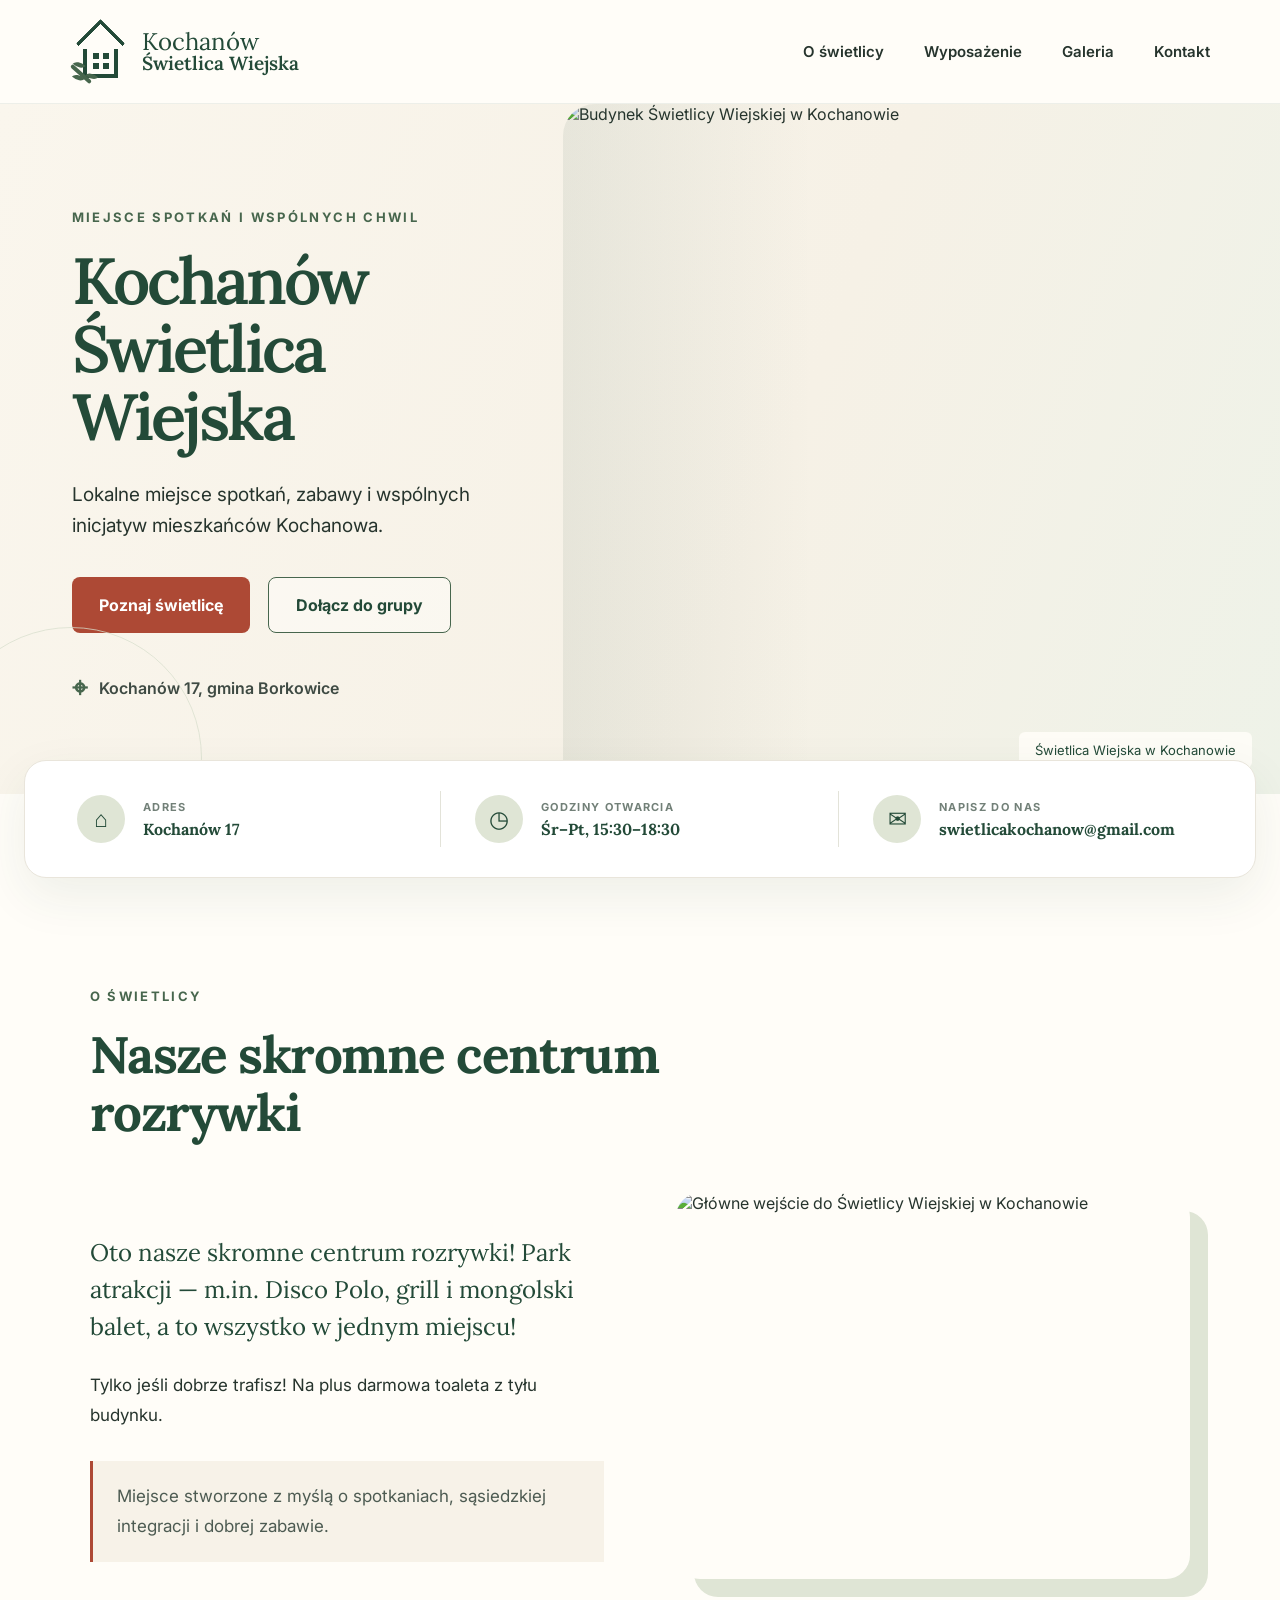
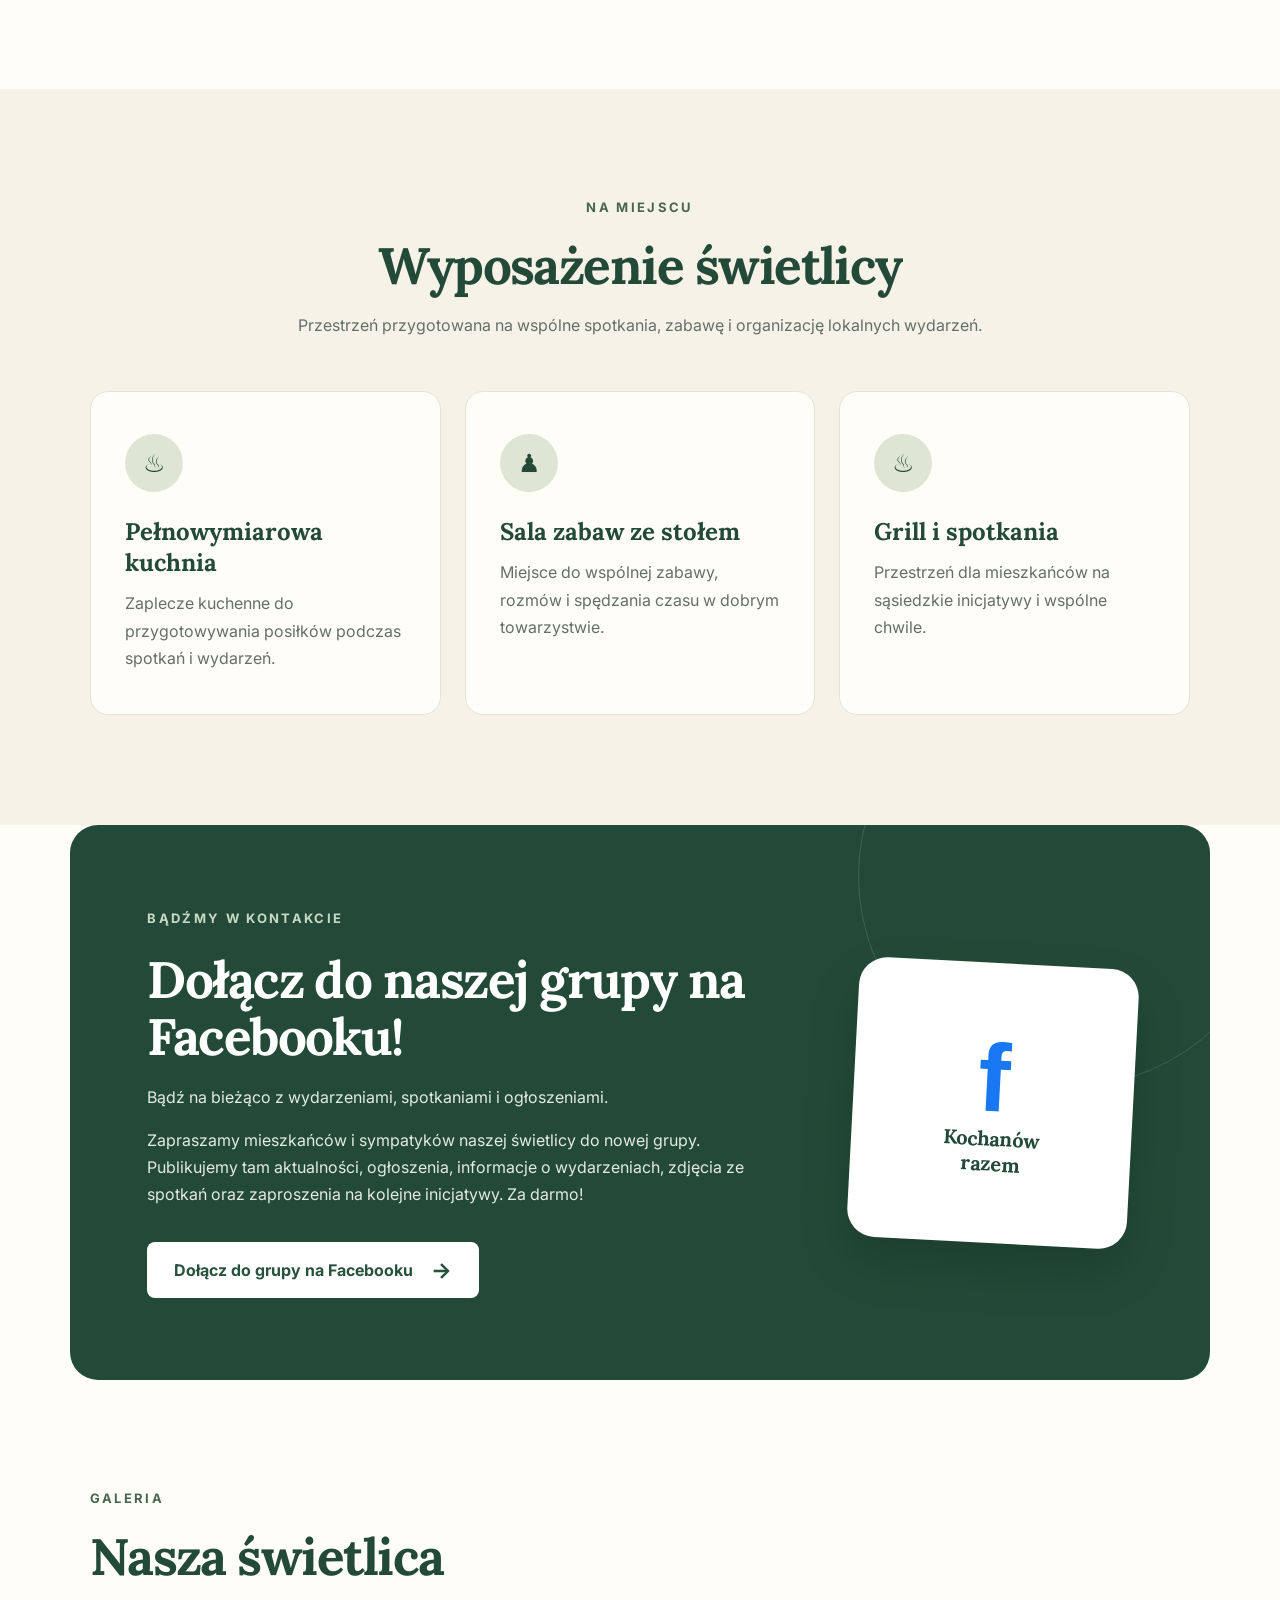
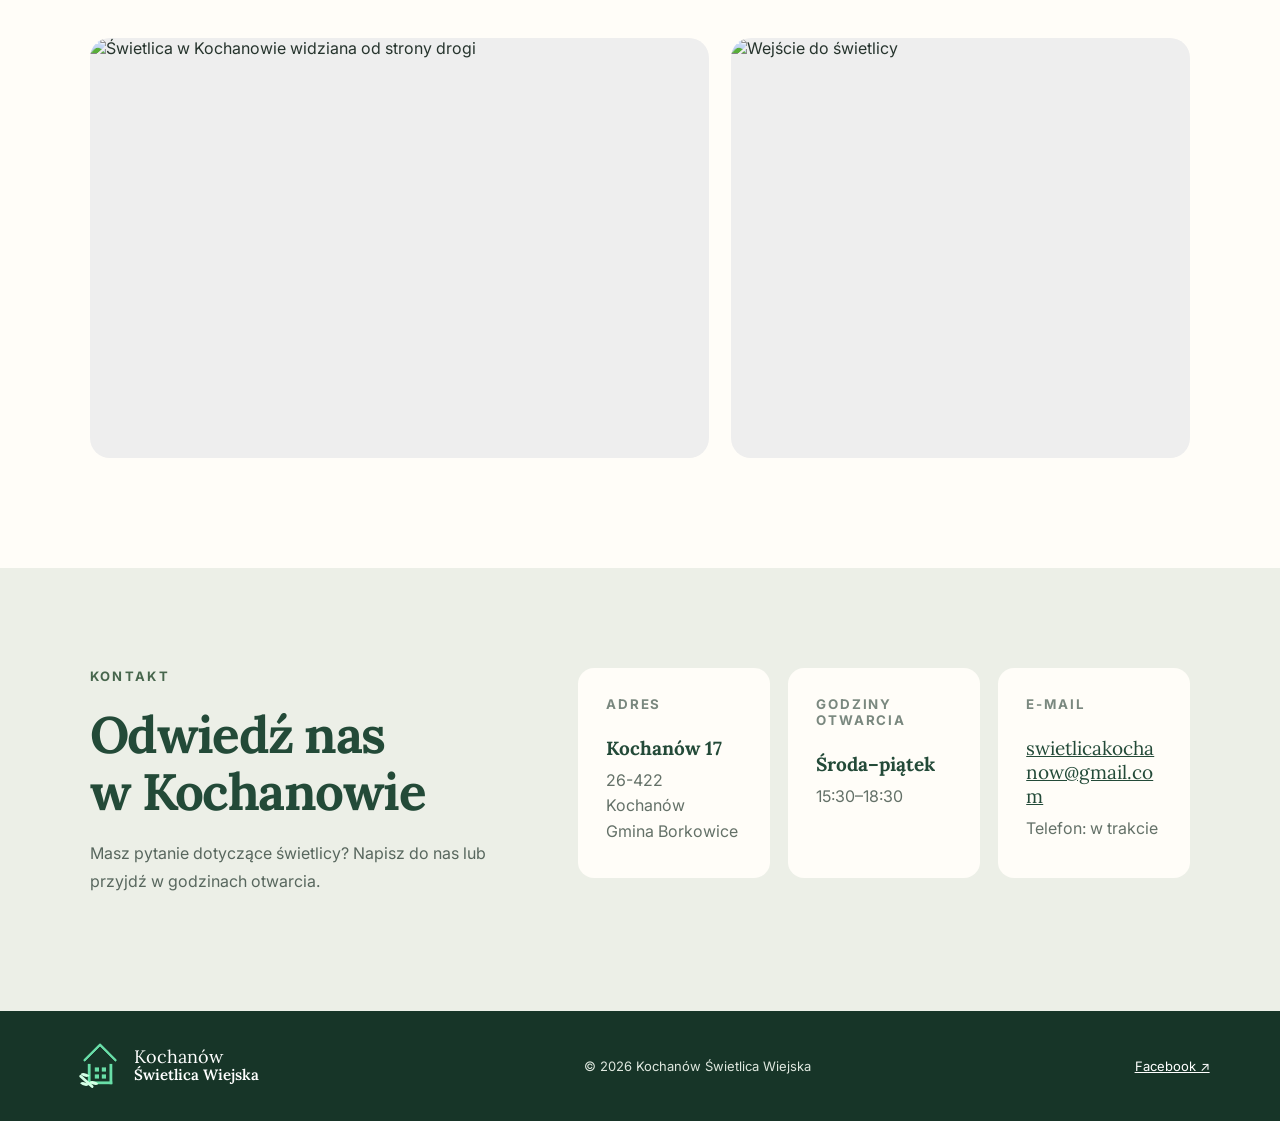
==== index.html @ 627c04b1 "Add files via upload" ====
<!doctype html>
<html lang="pl">
<head>
  <meta charset="utf-8">
  <meta name="viewport" content="width=device-width, initial-scale=1">
  <title>Kochanów Świetlica Wiejska</title>
  <meta name="description" content="Świetlica Wiejska w Kochanowie — miejsce spotkań, wydarzeń i wspólnych inicjatyw mieszkańców.">
  <link rel="preconnect" href="https://fonts.googleapis.com">
  <link rel="preconnect" href="https://fonts.gstatic.com" crossorigin>
  <link href="https://fonts.googleapis.com/css2?family=Inter:wght@400;600;700&family=Lora:wght@500;600;700&display=swap" rel="stylesheet">
  <link rel="stylesheet" href="styles.css">
</head>
<body>
<main>
  <header class="site-header">
    <a class="brand" href="#start" aria-label="Kochanów Świetlica Wiejska — strona główna">
      <span class="leaf-mark" aria-hidden="true"><span class="roof"></span><span class="home-body"><i></i><i></i><i></i><i></i></span><span class="sprig"><b></b><b></b><b></b></span></span>
      <span>Kochanów <strong>Świetlica Wiejska</strong></span>
    </a>
    <nav aria-label="Główna nawigacja"><a href="#o-swietlicy">O świetlicy</a><a href="#wyposazenie">Wyposażenie</a><a href="#galeria">Galeria</a><a href="#kontakt">Kontakt</a></nav>
  </header>

  <section class="hero" id="start">
    <div class="hero-copy">
      <p class="eyebrow">Miejsce spotkań i wspólnych chwil</p>
      <h1>Kochanów<br>Świetlica Wiejska</h1>
      <p class="lead">Lokalne miejsce spotkań, zabawy i wspólnych inicjatyw mieszkańców Kochanowa.</p>
      <div class="hero-actions"><a class="button button-primary" href="#o-swietlicy">Poznaj świetlicę</a><a class="button button-outline" href="https://www.facebook.com/groups/2103786157055847" target="_blank" rel="noreferrer">Dołącz do grupy</a></div>
      <p class="location"><span aria-hidden="true">⌖</span> Kochanów 17, gmina Borkowice</p>
    </div>
    <figure class="hero-photo"><img src="images/swietlica-front.jpg" alt="Budynek Świetlicy Wiejskiej w Kochanowie"><figcaption>Świetlica Wiejska w Kochanowie</figcaption></figure>
  </section>

  <section class="quick-strip" aria-label="Najważniejsze informacje">
    <div><span>⌂</span><p><small>Adres</small>Kochanów 17</p></div>
    <div><span>◷</span><p><small>Godziny otwarcia</small>Śr–Pt, 15:30–18:30</p></div>
    <div><span>✉</span><p><small>Napisz do nas</small>swietlicakochanow@gmail.com</p></div>
  </section>

  <section class="section about" id="o-swietlicy">
    <div class="section-heading"><p class="eyebrow">O świetlicy</p><h2>Nasze skromne centrum rozrywki</h2></div>
    <div class="about-grid">
      <div class="about-copy"><p class="big-copy">Oto nasze skromne centrum rozrywki! Park atrakcji — m.in. Disco Polo, grill i mongolski balet, a to wszystko w jednym miejscu!</p><p>Tylko jeśli dobrze trafisz! Na plus darmowa toaleta z tyłu budynku.</p><div class="note">Miejsce stworzone z myślą o spotkaniach, sąsiedzkiej integracji i dobrej zabawie.</div></div>
      <figure class="about-photo"><img src="images/swietlica-wejscie.jpg" alt="Główne wejście do Świetlicy Wiejskiej w Kochanowie"></figure>
    </div>
  </section>

  <section class="section equipment" id="wyposazenie">
    <div class="section-heading centered"><p class="eyebrow">Na miejscu</p><h2>Wyposażenie świetlicy</h2><p>Przestrzeń przygotowana na wspólne spotkania, zabawę i organizację lokalnych wydarzeń.</p></div>
    <div class="feature-grid">
      <article><span class="feature-icon">♨</span><h3>Pełnowymiarowa kuchnia</h3><p>Zaplecze kuchenne do przygotowywania posiłków podczas spotkań i wydarzeń.</p></article>
      <article><span class="feature-icon">♟</span><h3>Sala zabaw ze stołem</h3><p>Miejsce do wspólnej zabawy, rozmów i spędzania czasu w dobrym towarzystwie.</p></article>
      <article><span class="feature-icon">♨</span><h3>Grill i spotkania</h3><p>Przestrzeń dla mieszkańców na sąsiedzkie inicjatywy i wspólne chwile.</p></article>
    </div>
  </section>

  <section class="facebook-section">
    <div class="facebook-copy"><p class="eyebrow">Bądźmy w kontakcie</p><h2>Dołącz do naszej grupy na Facebooku!</h2><p>Bądź na bieżąco z wydarzeniami, spotkaniami i ogłoszeniami.</p><p>Zapraszamy mieszkańców i sympatyków naszej świetlicy do nowej grupy. Publikujemy tam aktualności, ogłoszenia, informacje o wydarzeniach, zdjęcia ze spotkań oraz zaproszenia na kolejne inicjatywy. Za darmo!</p><a class="button facebook-button" href="https://www.facebook.com/groups/2103786157055847" target="_blank" rel="noreferrer">Dołącz do grupy na Facebooku <span>→</span></a></div>
    <div class="facebook-card" aria-hidden="true"><b>f</b><span>Kochanów<br>razem</span></div>
  </section>

  <section class="section gallery" id="galeria">
    <div class="section-heading"><p class="eyebrow">Galeria</p><h2>Nasza świetlica</h2></div>
    <div class="gallery-grid"><figure class="wide"><img src="images/swietlica-front.jpg" alt="Świetlica w Kochanowie widziana od strony drogi"></figure><figure><img src="images/swietlica-wejscie.jpg" alt="Wejście do świetlicy"></figure></div>
  </section>

  <section class="contact" id="kontakt">
    <div><p class="eyebrow">Kontakt</p><h2>Odwiedź nas<br>w Kochanowie</h2><p>Masz pytanie dotyczące świetlicy? Napisz do nas lub przyjdź w godzinach otwarcia.</p></div>
    <address>
      <div><small>Adres</small><strong>Kochanów 17</strong><span>26-422 Kochanów<br>Gmina Borkowice</span></div>
      <div><small>Godziny otwarcia</small><strong>Środa–piątek</strong><span>15:30–18:30</span></div>
      <div><small>E-mail</small><a href="mailto:swietlicakochanow@gmail.com">swietlicakochanow@gmail.com</a><span>Telefon: w trakcie</span></div>
    </address>
  </section>

  <footer><a class="brand footer-brand" href="#start"><span class="leaf-mark" aria-hidden="true"><span class="roof"></span><span class="home-body"><i></i><i></i><i></i><i></i></span><span class="sprig"><b></b><b></b><b></b></span></span><span>Kochanów <strong>Świetlica Wiejska</strong></span></a><p>© 2026 Kochanów Świetlica Wiejska</p><a href="https://www.facebook.com/groups/2103786157055847" target="_blank" rel="noreferrer">Facebook ↗</a></footer>
</main>
</body>
</html>
---- styles.css ----
:root { --green:#234a38; --green-2:#47664d; --cream:#f7f2e8; --paper:#fffdf8; --brick:#ad4935; --sage:#dfe5d5; --ink:#26342d; }
* { box-sizing:border-box; }
html { scroll-behavior:smooth; }
body { margin:0; background:var(--paper); color:var(--ink); font-family:Inter, Arial, sans-serif; }
a { color:inherit; }
img { display:block; width:100%; }
h1,h2,h3 { font-family:Lora, Georgia, serif; color:var(--green); }
.site-header { height:104px; display:flex; align-items:center; justify-content:space-between; padding:0 clamp(24px,5.5vw,88px); background:rgba(255,253,248,.95); position:sticky; top:0; z-index:20; border-bottom:1px solid rgba(35,74,56,.08); backdrop-filter:blur(12px); }
.brand { display:flex; align-items:center; gap:14px; text-decoration:none; color:var(--green); font-family:Lora, Georgia, serif; font-size:24px; line-height:1.05; }
.brand strong { display:block; font-size:19px; font-weight:600; }
.site-header nav { display:flex; gap:40px; }
.site-header nav a { position:relative; text-decoration:none; font-weight:600; font-size:15px; padding:14px 0; }
.site-header nav a:after { content:""; position:absolute; left:0; right:100%; bottom:7px; height:2px; background:var(--brick); transition:right .2s ease; }
.site-header nav a:hover:after { right:0; }
.leaf-mark { position:relative; width:58px; height:60px; display:inline-block; flex:none; }
.roof { position:absolute; width:35px; height:35px; border-left:4px solid var(--green); border-top:4px solid var(--green); transform:rotate(45deg); left:13px; top:4px; border-radius:2px; }
.home-body { position:absolute; width:35px; height:29px; border:4px solid var(--green); border-top:0; left:13px; top:27px; display:grid; grid-template-columns:repeat(2,6px); gap:4px; justify-content:center; align-content:center; }
.home-body i { width:6px; height:6px; background:var(--green); }
.sprig { position:absolute; width:26px; height:4px; background:var(--green-2); transform:rotate(42deg); left:-2px; bottom:6px; border-radius:4px; }
.sprig b { position:absolute; width:11px; height:7px; background:var(--green-2); border-radius:100% 0 100% 0; top:-7px; }
.sprig b:nth-child(2){left:8px;top:3px;transform:rotate(180deg)} .sprig b:nth-child(3){left:17px;top:-7px}
.hero { min-height:680px; display:grid; grid-template-columns:44% 56%; background:linear-gradient(110deg,#faf6ed 0%,#f6f1e6 60%,#eef2e8 100%); overflow:hidden; }
.hero-copy { padding:105px clamp(32px,5.6vw,90px) 74px; position:relative; }
.hero-copy:after { content:""; position:absolute; left:-60px; bottom:-95px; width:260px; height:260px; border:1px solid #d9dfce; border-radius:50%; opacity:.75; }
.eyebrow { color:var(--green-2); text-transform:uppercase; letter-spacing:.18em; font-weight:700; font-size:13px; margin:0 0 22px; }
h1 { font-size:clamp(50px,5.1vw,82px); line-height:1.04; letter-spacing:-.045em; margin:0 0 28px; font-weight:600; }
.lead { font-size:19px; line-height:1.65; max-width:560px; margin:0; }
.hero-actions { display:flex; gap:18px; margin:36px 0 38px; flex-wrap:wrap; }
.button { min-height:56px; display:inline-flex; align-items:center; justify-content:center; padding:0 27px; border-radius:8px; font-weight:700; text-decoration:none; transition:transform .18s ease,box-shadow .18s ease,background .18s ease; }
.button:hover { transform:translateY(-2px); box-shadow:0 10px 25px rgba(35,74,56,.14); }
.button-primary { background:var(--brick); color:#fff; }
.button-outline { border:1.5px solid var(--green-2); color:var(--green); background:rgba(255,255,255,.35); }
.location { display:flex; align-items:center; gap:12px; font-weight:600; color:#3e4a43; }
.location span { color:var(--green-2); font-size:27px; }
.hero-photo { margin:0; position:relative; min-height:680px; overflow:hidden; border-radius:32px 0 0 32px; }
.hero-photo img { height:100%; object-fit:cover; }
.hero-photo:after { content:""; position:absolute; inset:0; background:linear-gradient(90deg,rgba(35,74,56,.08),transparent 35%); }
.hero-photo figcaption { position:absolute; z-index:2; right:28px; bottom:26px; background:rgba(255,253,248,.9); padding:10px 16px; border-radius:6px; font-size:13px; color:var(--green); }
.quick-strip { width:min(1260px,calc(100% - 48px)); margin:-34px auto 0; position:relative; z-index:4; display:grid; grid-template-columns:repeat(3,1fr); background:#fff; border:1px solid #e9e5db; border-radius:22px; box-shadow:0 18px 50px rgba(35,74,56,.08); padding:30px 18px; }
.quick-strip>div { display:flex; align-items:center; gap:18px; padding:4px 34px; border-right:1px solid #e3e3d9; }
.quick-strip>div:last-child { border:0; }
.quick-strip span { display:grid; place-items:center; flex:none; width:48px; height:48px; border-radius:50%; background:var(--sage); color:var(--green); font-size:23px; }
.quick-strip p { margin:0; font-weight:700; font-family:Lora,Georgia,serif; color:var(--green); }
.quick-strip small { display:block; font-family:Inter,Arial,sans-serif; color:#728078; font-size:11px; text-transform:uppercase; letter-spacing:.12em; margin-bottom:5px; }
.section { padding:110px clamp(24px,7vw,112px); }
.section-heading { max-width:700px; margin-bottom:52px; }
.section-heading.centered { text-align:center; margin:0 auto 52px; }
.section-heading h2,.facebook-section h2,.contact h2 { font-size:clamp(38px,4vw,58px); line-height:1.12; letter-spacing:-.03em; margin:0 0 18px; }
.section-heading>p:last-child { line-height:1.7; color:#637068; }
.about-grid { display:grid; grid-template-columns:1fr 1fr; gap:72px; align-items:center; }
.about-copy { font-size:17px; line-height:1.8; }
.big-copy { font-family:Lora,Georgia,serif; color:var(--green); font-size:24px; line-height:1.55; }
.note { border-left:3px solid var(--brick); background:var(--cream); padding:20px 24px; margin-top:30px; color:#4d5b52; }
.about-photo { margin:0; border-radius:24px; overflow:hidden; box-shadow:18px 18px 0 var(--sage); }
.about-photo img { aspect-ratio:4/3; object-fit:cover; }
.equipment { background:var(--cream); }
.feature-grid { display:grid; grid-template-columns:repeat(3,1fr); gap:24px; max-width:1200px; margin:auto; }
.feature-grid article { background:#fffdf8; border:1px solid #e7e2d7; padding:42px 34px; border-radius:18px; transition:transform .2s ease,box-shadow .2s ease; }
.feature-grid article:hover { transform:translateY(-4px); box-shadow:0 18px 40px rgba(35,74,56,.08); }
.feature-icon { display:grid; place-items:center; width:58px; height:58px; border-radius:50%; background:var(--sage); color:var(--green); font-size:25px; }
.feature-grid h3 { font-size:24px; margin:24px 0 12px; }
.feature-grid p { color:#637068; line-height:1.7; margin:0; }
.facebook-section { margin:0 clamp(24px,5.5vw,88px); padding:82px clamp(30px,6vw,90px); border-radius:28px; color:white; background:var(--green); display:grid; grid-template-columns:1fr 280px; gap:70px; align-items:center; position:relative; overflow:hidden; }
.facebook-section:before { content:""; position:absolute; width:420px; height:420px; border:1px solid rgba(255,255,255,.13); border-radius:50%; right:-70px; top:-160px; }
.facebook-section h2 { color:white; max-width:720px; }
.facebook-section p { max-width:780px; line-height:1.7; color:#e4eadf; }
.facebook-section .eyebrow { color:#cad9c7; }
.facebook-button { margin-top:18px; background:#fff; color:#28523d; gap:18px; }
.facebook-button span { font-size:22px; }
.facebook-card { aspect-ratio:1; background:#fff; border-radius:28px; color:#1877f2; display:flex; flex-direction:column; justify-content:center; align-items:center; transform:rotate(3deg); box-shadow:0 24px 50px rgba(0,0,0,.16); }
.facebook-card b { font:700 96px/1 Arial; }
.facebook-card span { color:var(--green); font-family:Lora,Georgia,serif; text-align:center; font-weight:700; font-size:20px; }
.gallery-grid { display:grid; grid-template-columns:1.35fr 1fr; gap:22px; }
.gallery-grid figure { margin:0; overflow:hidden; border-radius:20px; background:#eee; }
.gallery-grid img { height:100%; min-height:420px; object-fit:cover; transition:transform .5s ease; }
.gallery-grid figure:hover img { transform:scale(1.025); }
.contact { background:#ecefe7; padding:100px clamp(24px,7vw,112px); display:grid; grid-template-columns:.8fr 1.2fr; gap:80px; }
.contact>div>p:last-child { max-width:470px; line-height:1.75; color:#58675e; }
.contact address { display:grid; grid-template-columns:repeat(3,1fr); gap:18px; font-style:normal; align-items:start; }
.contact address div { min-height:210px; background:#fffdf8; border-radius:16px; padding:28px; display:flex; flex-direction:column; gap:8px; }
.contact address small { text-transform:uppercase; letter-spacing:.14em; color:#7a887f; font-weight:700; }
.contact address strong,.contact address a { font-family:Lora,Georgia,serif; font-size:19px; color:var(--green); margin-top:16px; overflow-wrap:anywhere; }
.contact address span { line-height:1.6; color:#647168; }
footer { min-height:110px; padding:24px clamp(24px,5.5vw,88px); display:flex; justify-content:space-between; align-items:center; gap:28px; background:#173528; color:#dfe8df; }
.footer-brand { color:#fff; font-size:18px; }
.footer-brand strong { font-size:15px; }
.footer-brand .leaf-mark { transform:scale(.7); margin-right:-8px; filter:brightness(3); }
footer p,footer>a:last-child { font-size:13px; }
footer>a:last-child { color:#fff; }
@media(max-width:1000px){.site-header nav{gap:18px}.hero{grid-template-columns:1fr}.hero-copy{padding-top:70px}.hero-photo{min-height:520px;border-radius:28px 28px 0 0}.quick-strip{grid-template-columns:1fr;margin-top:0}.quick-strip>div{border-right:0;border-bottom:1px solid #e3e3d9}.quick-strip>div:last-child{border:0}.about-grid,.contact{grid-template-columns:1fr}.facebook-section{grid-template-columns:1fr}.facebook-card{display:none}.contact address{grid-template-columns:repeat(3,1fr)}}
@media(max-width:720px){.site-header{height:82px;padding:0 18px}.site-header nav{display:none}.brand{font-size:18px}.brand strong{font-size:15px}.leaf-mark{transform:scale(.78);margin-left:-7px;margin-right:-7px}.hero-copy{padding:60px 24px}.hero-photo{min-height:380px}.hero-actions{flex-direction:column}.button{width:100%}.quick-strip{width:calc(100% - 28px);padding:12px}.quick-strip>div{padding:18px 10px}.section{padding:78px 22px}.about-grid{gap:38px}.feature-grid{grid-template-columns:1fr}.facebook-section{margin:0 14px;padding:55px 24px}.gallery-grid{grid-template-columns:1fr}.gallery-grid img{min-height:280px}.contact{padding:78px 22px;gap:40px}.contact address{grid-template-columns:1fr}.contact address div{min-height:auto}footer{flex-direction:column;text-align:center;padding:40px 24px}.footer-brand{justify-content:center}}
@media(prefers-reduced-motion:reduce){html{scroll-behavior:auto}.button,.feature-grid article,.gallery-grid img{transition:none}}
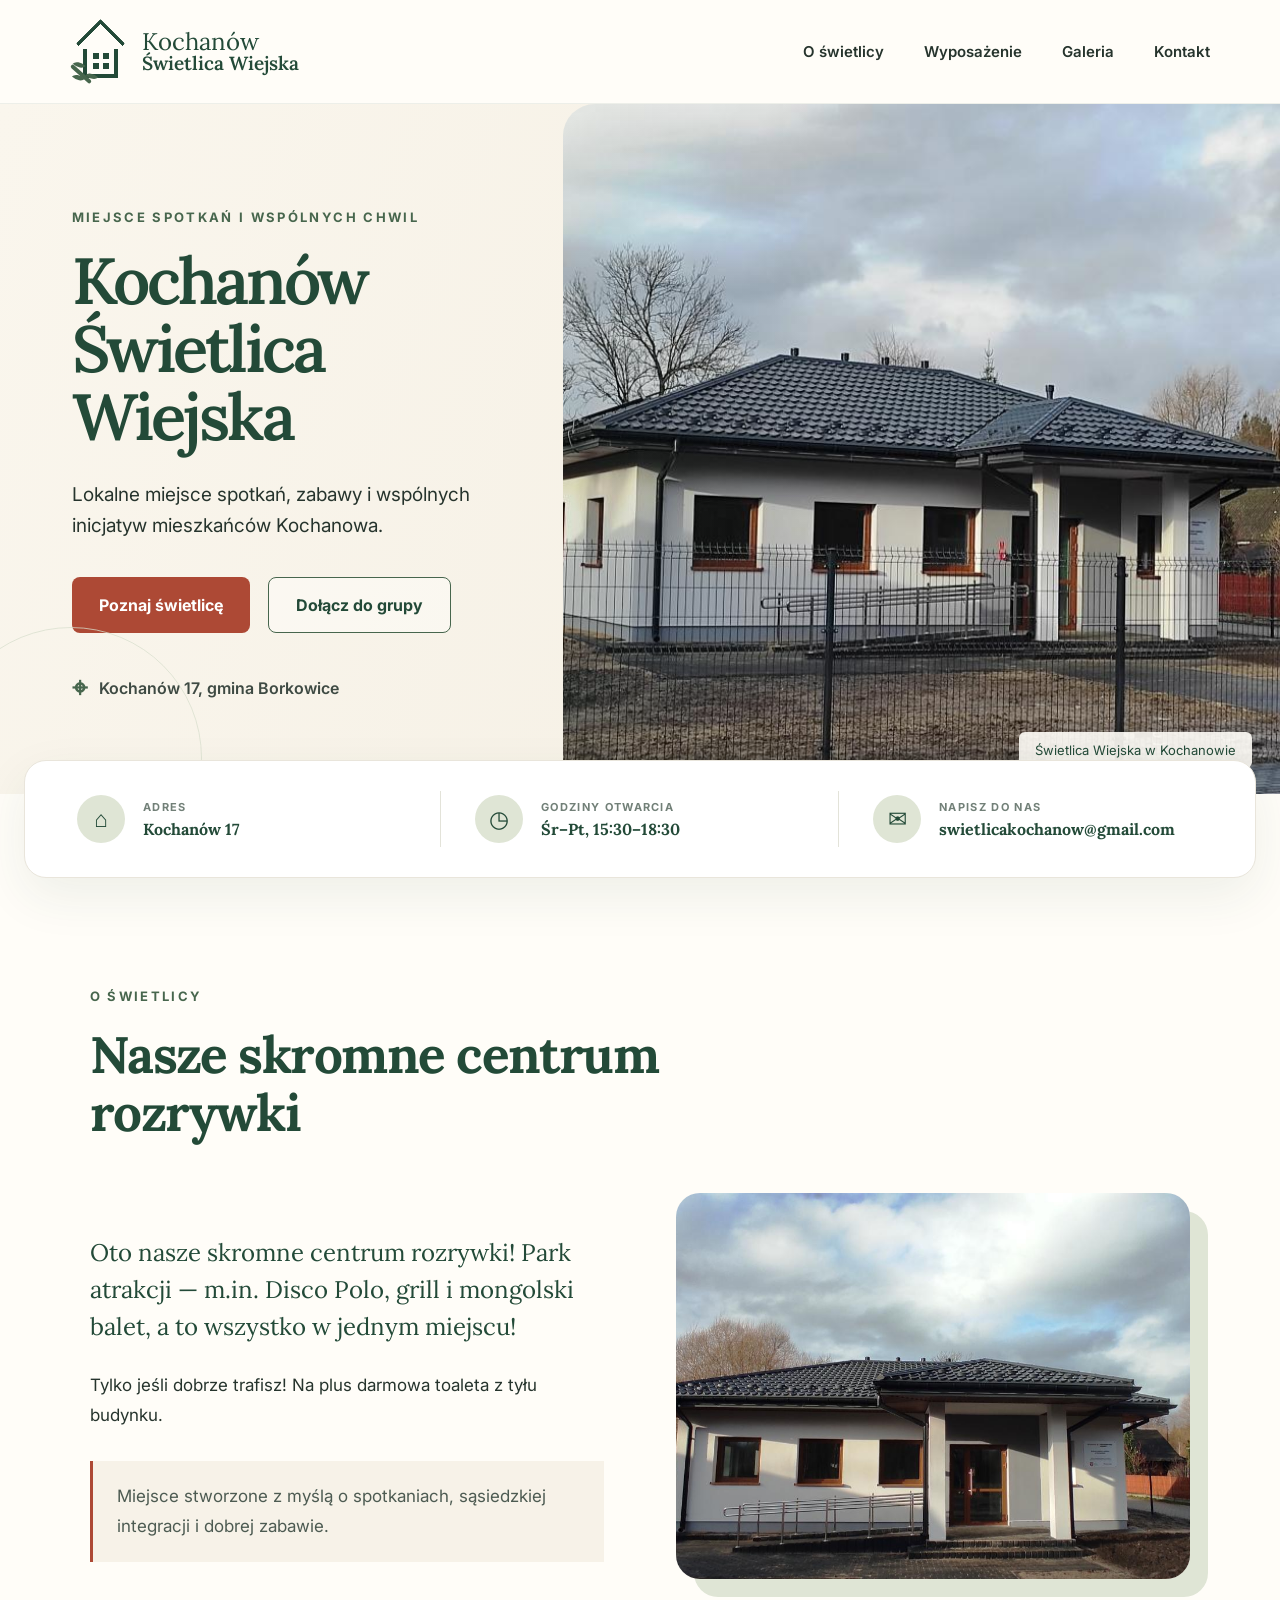
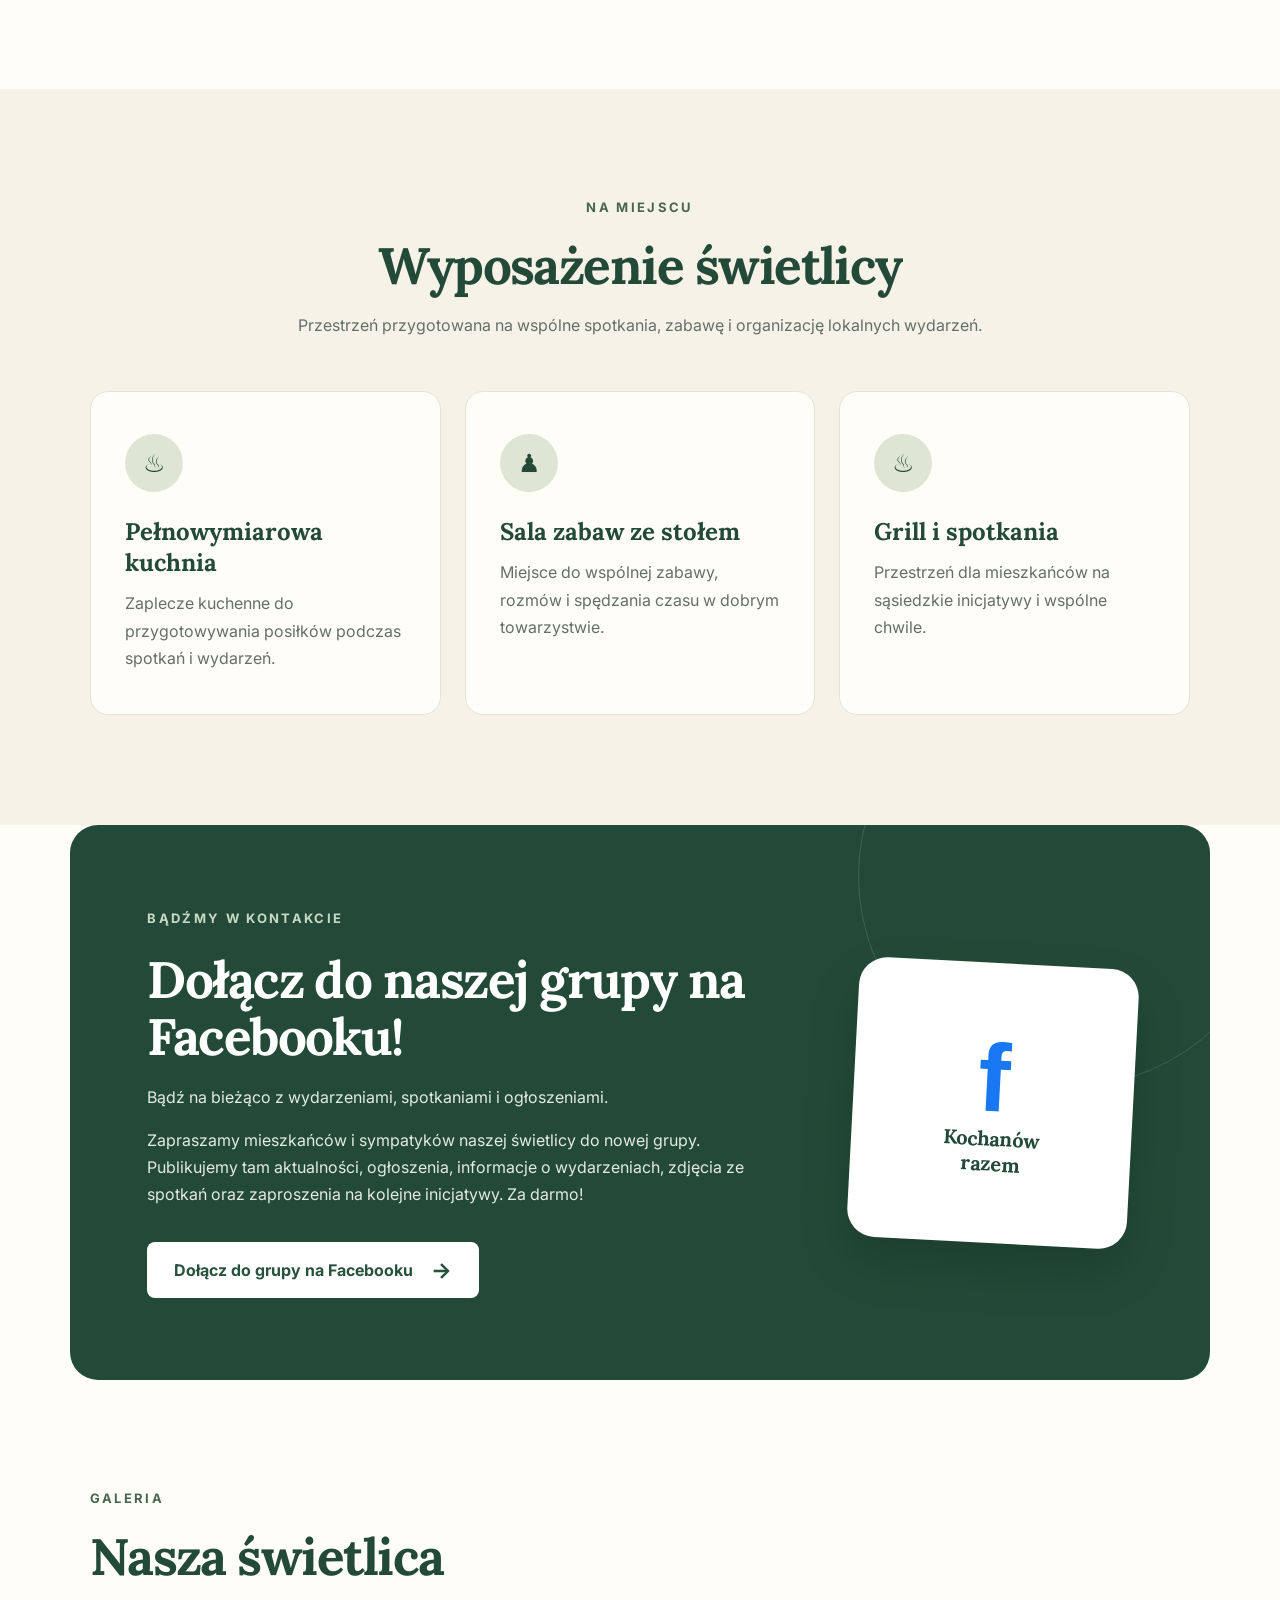
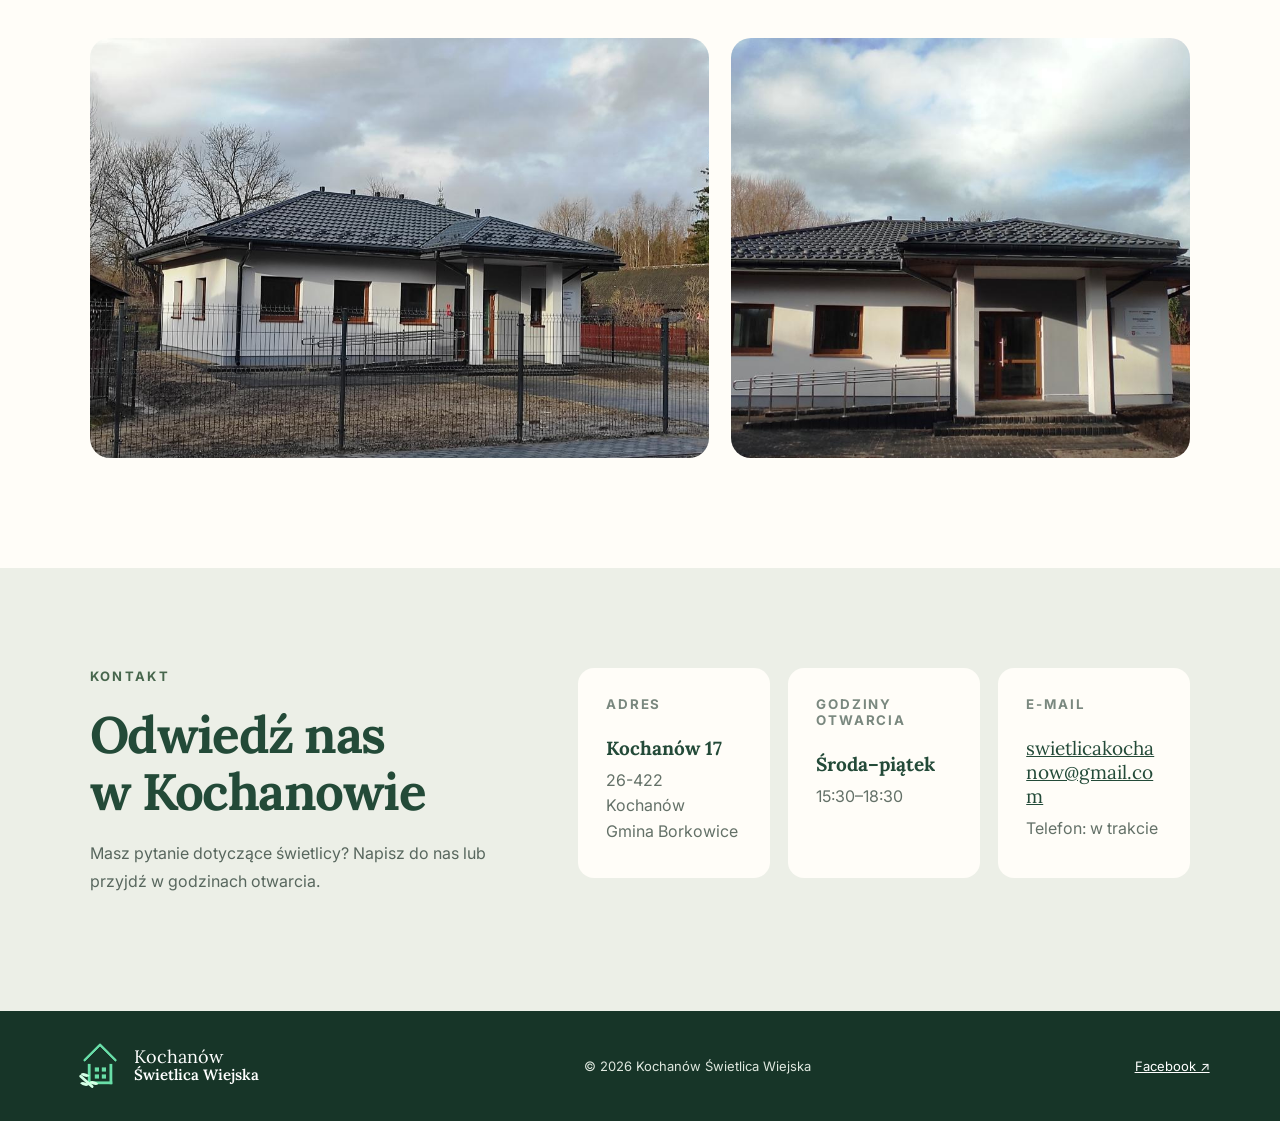
==== commit c423c3fd: "Update index.html" ====
--- a/index.html
+++ b/index.html
@@ -28,7 +28,7 @@
       <div class="hero-actions"><a class="button button-primary" href="#o-swietlicy">Poznaj świetlicę</a><a class="button button-outline" href="https://www.facebook.com/groups/2103786157055847" target="_blank" rel="noreferrer">Dołącz do grupy</a></div>
       <p class="location"><span aria-hidden="true">⌖</span> Kochanów 17, gmina Borkowice</p>
     </div>
-    <figure class="hero-photo"><img src="images/swietlica-front.jpg" alt="Budynek Świetlicy Wiejskiej w Kochanowie"><figcaption>Świetlica Wiejska w Kochanowie</figcaption></figure>
+    <figure class="hero-photo"><img src="swietlica-front.jpg" alt="Budynek Świetlicy Wiejskiej w Kochanowie"><figcaption>Świetlica Wiejska w Kochanowie</figcaption></figure>
   </section>
 
   <section class="quick-strip" aria-label="Najważniejsze informacje">
@@ -41,7 +41,7 @@
     <div class="section-heading"><p class="eyebrow">O świetlicy</p><h2>Nasze skromne centrum rozrywki</h2></div>
     <div class="about-grid">
       <div class="about-copy"><p class="big-copy">Oto nasze skromne centrum rozrywki! Park atrakcji — m.in. Disco Polo, grill i mongolski balet, a to wszystko w jednym miejscu!</p><p>Tylko jeśli dobrze trafisz! Na plus darmowa toaleta z tyłu budynku.</p><div class="note">Miejsce stworzone z myślą o spotkaniach, sąsiedzkiej integracji i dobrej zabawie.</div></div>
-      <figure class="about-photo"><img src="images/swietlica-wejscie.jpg" alt="Główne wejście do Świetlicy Wiejskiej w Kochanowie"></figure>
+      <figure class="about-photo"><img src="swietlica-wejscie.jpg" alt="Główne wejście do Świetlicy Wiejskiej w Kochanowie"></figure>
     </div>
   </section>
 
@@ -61,7 +61,7 @@
 
   <section class="section gallery" id="galeria">
     <div class="section-heading"><p class="eyebrow">Galeria</p><h2>Nasza świetlica</h2></div>
-    <div class="gallery-grid"><figure class="wide"><img src="images/swietlica-front.jpg" alt="Świetlica w Kochanowie widziana od strony drogi"></figure><figure><img src="images/swietlica-wejscie.jpg" alt="Wejście do świetlicy"></figure></div>
+    <div class="gallery-grid"><figure class="wide"><img src="swietlica-front.jpg" alt="Świetlica w Kochanowie widziana od strony drogi"></figure><figure><img src="swietlica-wejscie.jpg" alt="Wejście do świetlicy"></figure></div>
   </section>
 
   <section class="contact" id="kontakt">
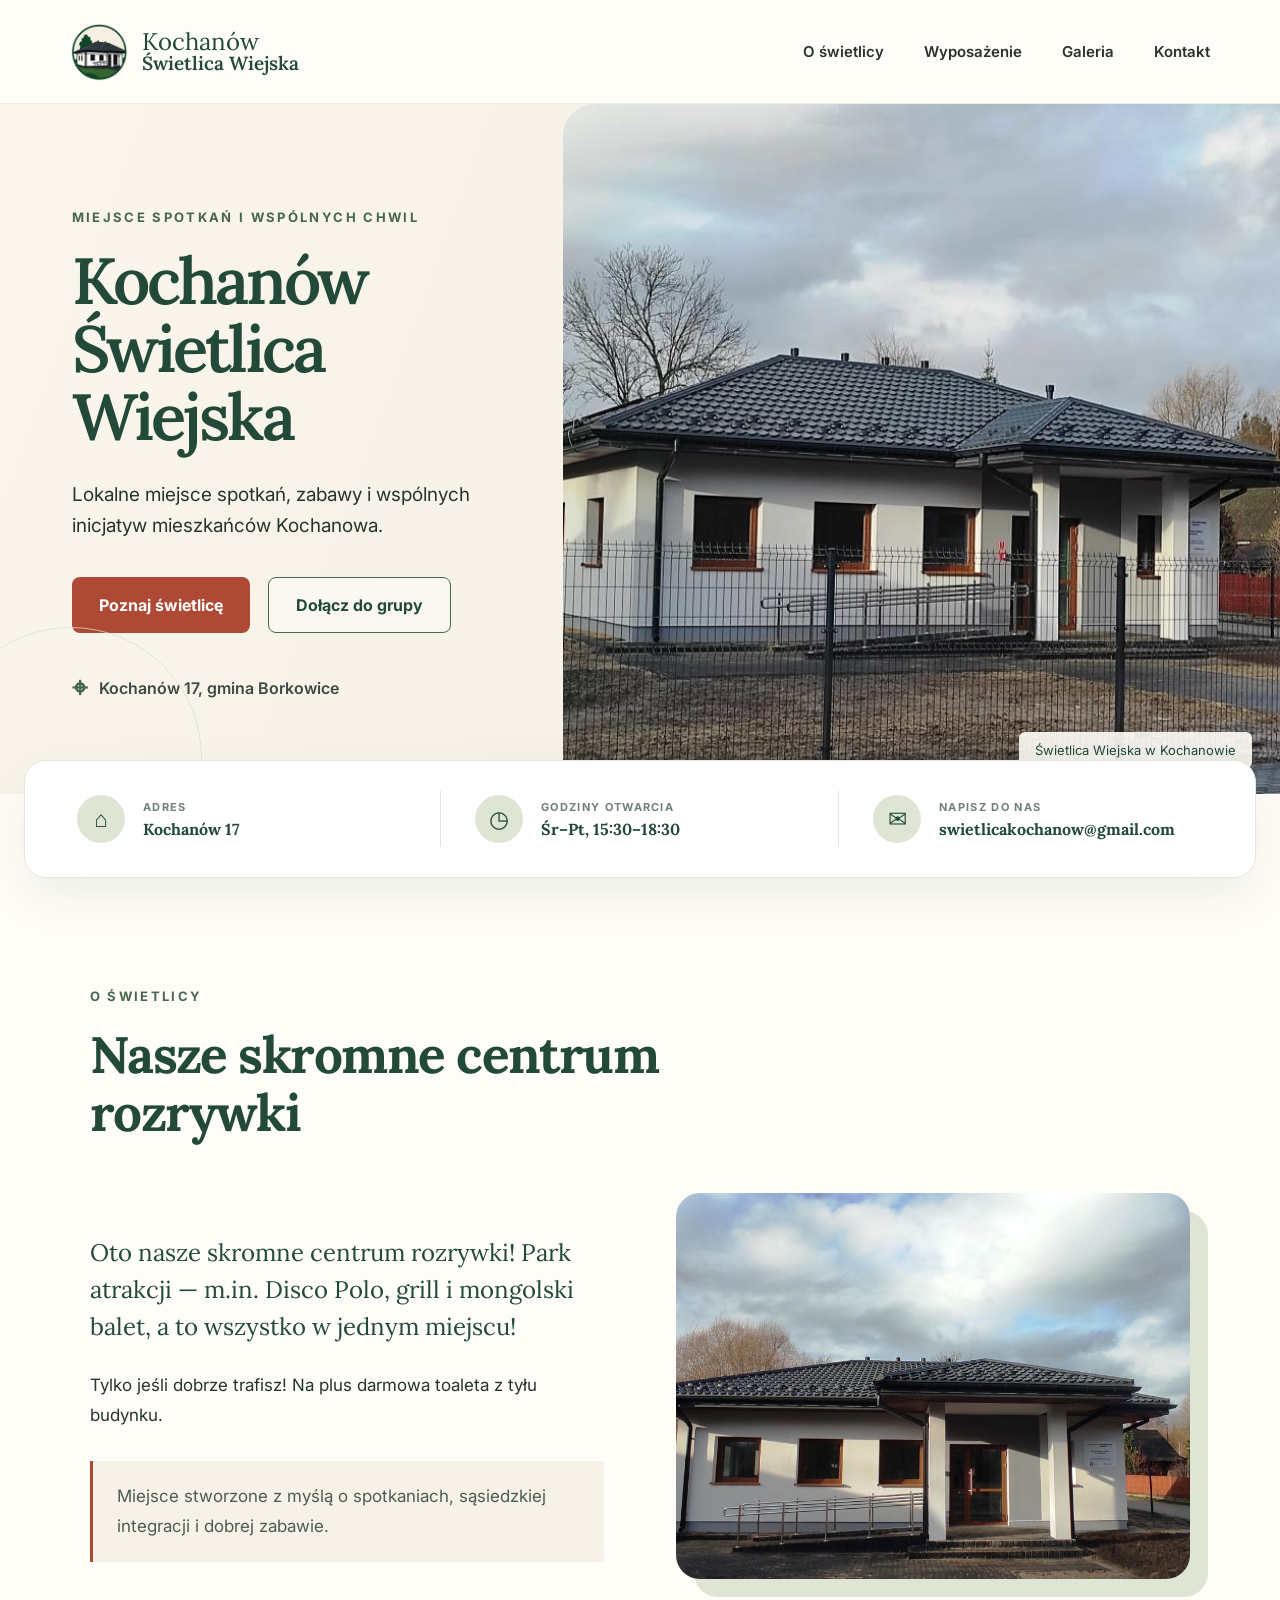
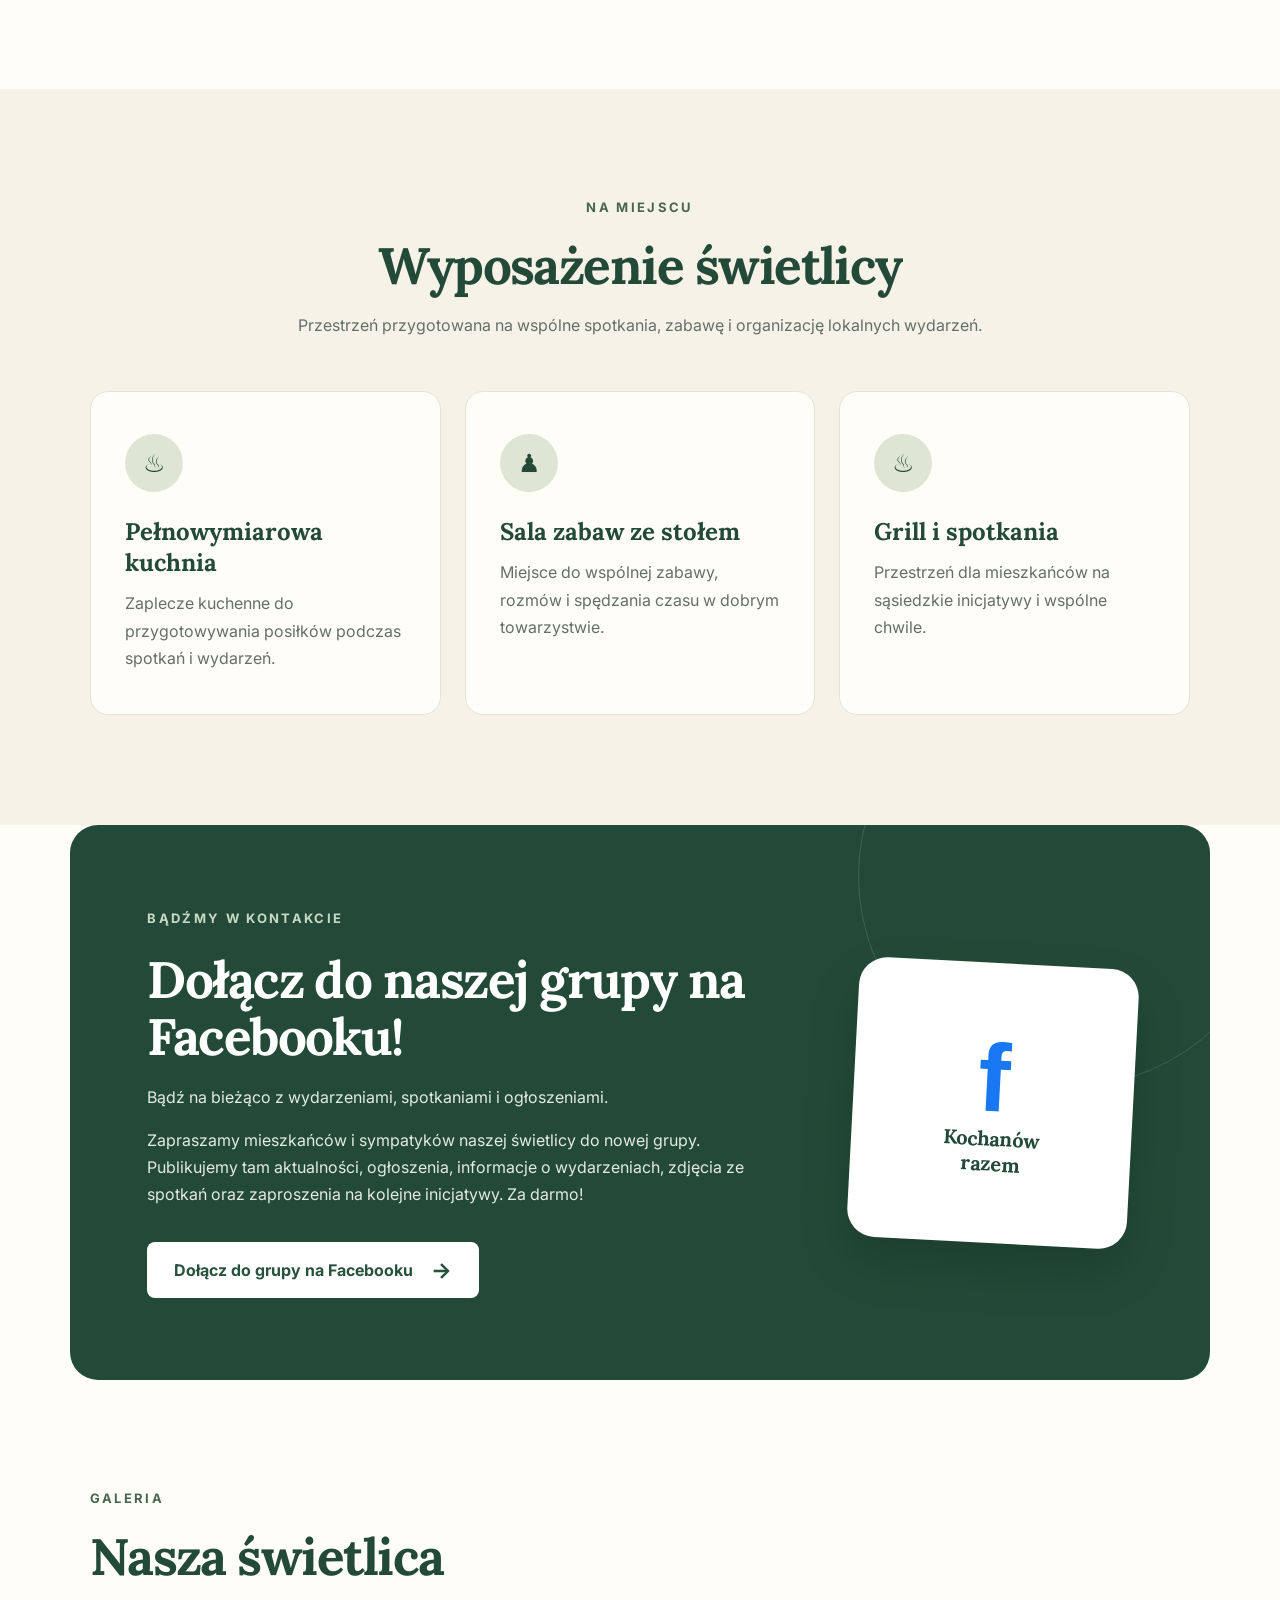
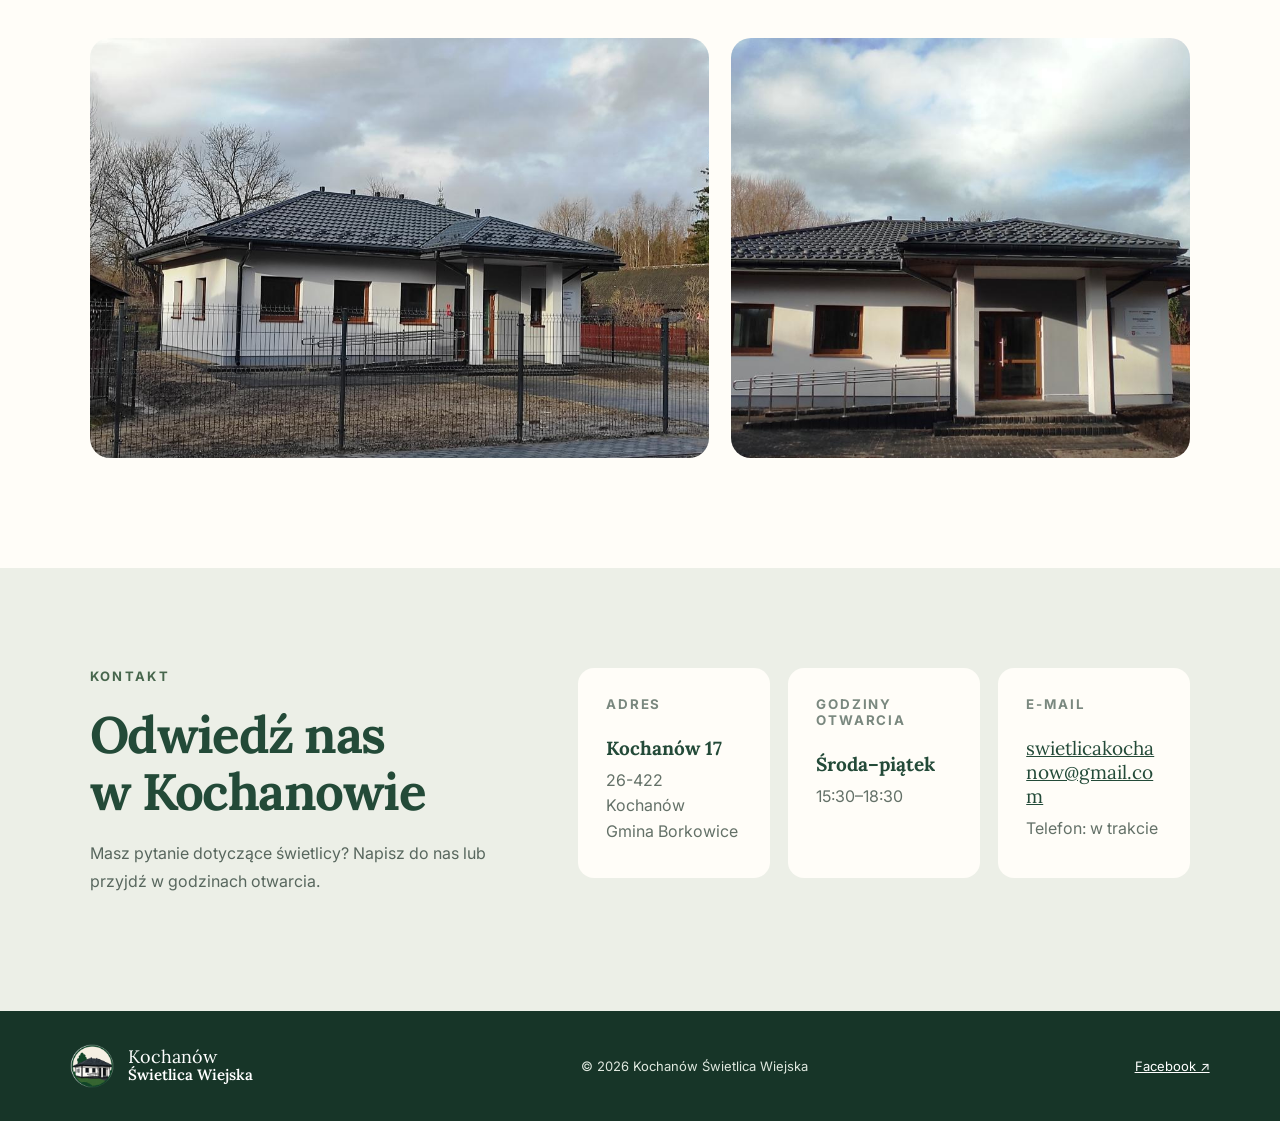
==== commit e1d09e5d: "Added logo and brand icon style" ====
--- a/index.html
+++ b/index.html
@@ -3,77 +3,328 @@
 <head>
   <meta charset="utf-8">
   <meta name="viewport" content="width=device-width, initial-scale=1">
+
   <title>Kochanów Świetlica Wiejska</title>
-  <meta name="description" content="Świetlica Wiejska w Kochanowie — miejsce spotkań, wydarzeń i wspólnych inicjatyw mieszkańców.">
+
+  <meta
+    name="description"
+    content="Świetlica Wiejska w Kochanowie — miejsce spotkań, wydarzeń i wspólnych inicjatyw mieszkańców."
+  >
+
   <link rel="preconnect" href="https://fonts.googleapis.com">
   <link rel="preconnect" href="https://fonts.gstatic.com" crossorigin>
-  <link href="https://fonts.googleapis.com/css2?family=Inter:wght@400;600;700&family=Lora:wght@500;600;700&display=swap" rel="stylesheet">
+
+  <link
+    href="https://fonts.googleapis.com/css2?family=Inter:wght@400;600;700&family=Lora:wght@500;600;700&display=swap"
+    rel="stylesheet"
+  >
+
   <link rel="stylesheet" href="styles.css">
+
+  <link rel="icon" href="favicon.ico" sizes="any">
+  <link rel="icon" type="image/png" href="favicon.png">
+  <link rel="apple-touch-icon" href="favicon.png">
 </head>
+
 <body>
 <main>
+
   <header class="site-header">
-    <a class="brand" href="#start" aria-label="Kochanów Świetlica Wiejska — strona główna">
-      <span class="leaf-mark" aria-hidden="true"><span class="roof"></span><span class="home-body"><i></i><i></i><i></i><i></i></span><span class="sprig"><b></b><b></b><b></b></span></span>
-      <span>Kochanów <strong>Świetlica Wiejska</strong></span>
+    <a
+      class="brand"
+      href="#start"
+      aria-label="Kochanów Świetlica Wiejska — strona główna"
+    >
+      <img
+        class="brand-logo"
+        src="favicon.png"
+        alt="Logo Świetlicy Wiejskiej w Kochanowie"
+      >
+
+      <span>
+        Kochanów
+        <strong>Świetlica Wiejska</strong>
+      </span>
     </a>
-    <nav aria-label="Główna nawigacja"><a href="#o-swietlicy">O świetlicy</a><a href="#wyposazenie">Wyposażenie</a><a href="#galeria">Galeria</a><a href="#kontakt">Kontakt</a></nav>
+
+    <nav aria-label="Główna nawigacja">
+      <a href="#o-swietlicy">O świetlicy</a>
+      <a href="#wyposazenie">Wyposażenie</a>
+      <a href="#galeria">Galeria</a>
+      <a href="#kontakt">Kontakt</a>
+    </nav>
   </header>
 
   <section class="hero" id="start">
     <div class="hero-copy">
       <p class="eyebrow">Miejsce spotkań i wspólnych chwil</p>
-      <h1>Kochanów<br>Świetlica Wiejska</h1>
-      <p class="lead">Lokalne miejsce spotkań, zabawy i wspólnych inicjatyw mieszkańców Kochanowa.</p>
-      <div class="hero-actions"><a class="button button-primary" href="#o-swietlicy">Poznaj świetlicę</a><a class="button button-outline" href="https://www.facebook.com/groups/2103786157055847" target="_blank" rel="noreferrer">Dołącz do grupy</a></div>
-      <p class="location"><span aria-hidden="true">⌖</span> Kochanów 17, gmina Borkowice</p>
-    </div>
-    <figure class="hero-photo"><img src="swietlica-front.jpg" alt="Budynek Świetlicy Wiejskiej w Kochanowie"><figcaption>Świetlica Wiejska w Kochanowie</figcaption></figure>
+
+      <h1>
+        Kochanów<br>
+        Świetlica Wiejska
+      </h1>
+
+      <p class="lead">
+        Lokalne miejsce spotkań, zabawy i wspólnych inicjatyw
+        mieszkańców Kochanowa.
+      </p>
+
+      <div class="hero-actions">
+        <a class="button button-primary" href="#o-swietlicy">
+          Poznaj świetlicę
+        </a>
+
+        <a
+          class="button button-outline"
+          href="https://www.facebook.com/groups/2103786157055847"
+          target="_blank"
+          rel="noopener noreferrer"
+        >
+          Dołącz do grupy
+        </a>
+      </div>
+
+      <p class="location">
+        <span aria-hidden="true">⌖</span>
+        Kochanów 17, gmina Borkowice
+      </p>
+    </div>
+
+    <figure class="hero-photo">
+      <img
+        src="swietlica-front.jpg"
+        alt="Budynek Świetlicy Wiejskiej w Kochanowie"
+      >
+      <figcaption>Świetlica Wiejska w Kochanowie</figcaption>
+    </figure>
   </section>
 
   <section class="quick-strip" aria-label="Najważniejsze informacje">
-    <div><span>⌂</span><p><small>Adres</small>Kochanów 17</p></div>
-    <div><span>◷</span><p><small>Godziny otwarcia</small>Śr–Pt, 15:30–18:30</p></div>
-    <div><span>✉</span><p><small>Napisz do nas</small>swietlicakochanow@gmail.com</p></div>
+    <div>
+      <span aria-hidden="true">⌂</span>
+      <p>
+        <small>Adres</small>
+        Kochanów 17
+      </p>
+    </div>
+
+    <div>
+      <span aria-hidden="true">◷</span>
+      <p>
+        <small>Godziny otwarcia</small>
+        Śr–Pt, 15:30–18:30
+      </p>
+    </div>
+
+    <div>
+      <span aria-hidden="true">✉</span>
+      <p>
+        <small>Napisz do nas</small>
+        swietlicakochanow@gmail.com
+      </p>
+    </div>
   </section>
 
   <section class="section about" id="o-swietlicy">
-    <div class="section-heading"><p class="eyebrow">O świetlicy</p><h2>Nasze skromne centrum rozrywki</h2></div>
+    <div class="section-heading">
+      <p class="eyebrow">O świetlicy</p>
+      <h2>Nasze skromne centrum rozrywki</h2>
+    </div>
+
     <div class="about-grid">
-      <div class="about-copy"><p class="big-copy">Oto nasze skromne centrum rozrywki! Park atrakcji — m.in. Disco Polo, grill i mongolski balet, a to wszystko w jednym miejscu!</p><p>Tylko jeśli dobrze trafisz! Na plus darmowa toaleta z tyłu budynku.</p><div class="note">Miejsce stworzone z myślą o spotkaniach, sąsiedzkiej integracji i dobrej zabawie.</div></div>
-      <figure class="about-photo"><img src="swietlica-wejscie.jpg" alt="Główne wejście do Świetlicy Wiejskiej w Kochanowie"></figure>
+      <div class="about-copy">
+        <p class="big-copy">
+          Oto nasze skromne centrum rozrywki! Park atrakcji —
+          m.in. Disco Polo, grill i mongolski balet, a to wszystko
+          w jednym miejscu!
+        </p>
+
+        <p>
+          Tylko jeśli dobrze trafisz! Na plus darmowa toaleta
+          z tyłu budynku.
+        </p>
+
+        <div class="note">
+          Miejsce stworzone z myślą o spotkaniach, sąsiedzkiej
+          integracji i dobrej zabawie.
+        </div>
+      </div>
+
+      <figure class="about-photo">
+        <img
+          src="swietlica-wejscie.jpg"
+          alt="Główne wejście do Świetlicy Wiejskiej w Kochanowie"
+        >
+      </figure>
     </div>
   </section>
 
   <section class="section equipment" id="wyposazenie">
-    <div class="section-heading centered"><p class="eyebrow">Na miejscu</p><h2>Wyposażenie świetlicy</h2><p>Przestrzeń przygotowana na wspólne spotkania, zabawę i organizację lokalnych wydarzeń.</p></div>
+    <div class="section-heading centered">
+      <p class="eyebrow">Na miejscu</p>
+      <h2>Wyposażenie świetlicy</h2>
+      <p>
+        Przestrzeń przygotowana na wspólne spotkania, zabawę
+        i organizację lokalnych wydarzeń.
+      </p>
+    </div>
+
     <div class="feature-grid">
-      <article><span class="feature-icon">♨</span><h3>Pełnowymiarowa kuchnia</h3><p>Zaplecze kuchenne do przygotowywania posiłków podczas spotkań i wydarzeń.</p></article>
-      <article><span class="feature-icon">♟</span><h3>Sala zabaw ze stołem</h3><p>Miejsce do wspólnej zabawy, rozmów i spędzania czasu w dobrym towarzystwie.</p></article>
-      <article><span class="feature-icon">♨</span><h3>Grill i spotkania</h3><p>Przestrzeń dla mieszkańców na sąsiedzkie inicjatywy i wspólne chwile.</p></article>
+      <article>
+        <span class="feature-icon" aria-hidden="true">♨</span>
+        <h3>Pełnowymiarowa kuchnia</h3>
+        <p>
+          Zaplecze kuchenne do przygotowywania posiłków podczas
+          spotkań i wydarzeń.
+        </p>
+      </article>
+
+      <article>
+        <span class="feature-icon" aria-hidden="true">♟</span>
+        <h3>Sala zabaw ze stołem</h3>
+        <p>
+          Miejsce do wspólnej zabawy, rozmów i spędzania czasu
+          w dobrym towarzystwie.
+        </p>
+      </article>
+
+      <article>
+        <span class="feature-icon" aria-hidden="true">♨</span>
+        <h3>Grill i spotkania</h3>
+        <p>
+          Przestrzeń dla mieszkańców na sąsiedzkie inicjatywy
+          i wspólne chwile.
+        </p>
+      </article>
     </div>
   </section>
 
   <section class="facebook-section">
-    <div class="facebook-copy"><p class="eyebrow">Bądźmy w kontakcie</p><h2>Dołącz do naszej grupy na Facebooku!</h2><p>Bądź na bieżąco z wydarzeniami, spotkaniami i ogłoszeniami.</p><p>Zapraszamy mieszkańców i sympatyków naszej świetlicy do nowej grupy. Publikujemy tam aktualności, ogłoszenia, informacje o wydarzeniach, zdjęcia ze spotkań oraz zaproszenia na kolejne inicjatywy. Za darmo!</p><a class="button facebook-button" href="https://www.facebook.com/groups/2103786157055847" target="_blank" rel="noreferrer">Dołącz do grupy na Facebooku <span>→</span></a></div>
-    <div class="facebook-card" aria-hidden="true"><b>f</b><span>Kochanów<br>razem</span></div>
+    <div class="facebook-copy">
+      <p class="eyebrow">Bądźmy w kontakcie</p>
+
+      <h2>Dołącz do naszej grupy na Facebooku!</h2>
+
+      <p>
+        Bądź na bieżąco z wydarzeniami, spotkaniami i ogłoszeniami.
+      </p>
+
+      <p>
+        Zapraszamy mieszkańców i sympatyków naszej świetlicy do
+        nowej grupy. Publikujemy tam aktualności, ogłoszenia,
+        informacje o wydarzeniach, zdjęcia ze spotkań oraz
+        zaproszenia na kolejne inicjatywy. Za darmo!
+      </p>
+
+      <a
+        class="button facebook-button"
+        href="https://www.facebook.com/groups/2103786157055847"
+        target="_blank"
+        rel="noopener noreferrer"
+      >
+        Dołącz do grupy na Facebooku
+        <span aria-hidden="true">→</span>
+      </a>
+    </div>
+
+    <div class="facebook-card" aria-hidden="true">
+      <b>f</b>
+      <span>
+        Kochanów<br>
+        razem
+      </span>
+    </div>
   </section>
 
   <section class="section gallery" id="galeria">
-    <div class="section-heading"><p class="eyebrow">Galeria</p><h2>Nasza świetlica</h2></div>
-    <div class="gallery-grid"><figure class="wide"><img src="swietlica-front.jpg" alt="Świetlica w Kochanowie widziana od strony drogi"></figure><figure><img src="swietlica-wejscie.jpg" alt="Wejście do świetlicy"></figure></div>
+    <div class="section-heading">
+      <p class="eyebrow">Galeria</p>
+      <h2>Nasza świetlica</h2>
+    </div>
+
+    <div class="gallery-grid">
+      <figure class="wide">
+        <img
+          src="swietlica-front.jpg"
+          alt="Świetlica w Kochanowie widziana od strony drogi"
+        >
+      </figure>
+
+      <figure>
+        <img
+          src="swietlica-wejscie.jpg"
+          alt="Wejście do świetlicy"
+        >
+      </figure>
+    </div>
   </section>
 
   <section class="contact" id="kontakt">
-    <div><p class="eyebrow">Kontakt</p><h2>Odwiedź nas<br>w Kochanowie</h2><p>Masz pytanie dotyczące świetlicy? Napisz do nas lub przyjdź w godzinach otwarcia.</p></div>
+    <div>
+      <p class="eyebrow">Kontakt</p>
+
+      <h2>
+        Odwiedź nas<br>
+        w Kochanowie
+      </h2>
+
+      <p>
+        Masz pytanie dotyczące świetlicy? Napisz do nas lub
+        przyjdź w godzinach otwarcia.
+      </p>
+    </div>
+
     <address>
-      <div><small>Adres</small><strong>Kochanów 17</strong><span>26-422 Kochanów<br>Gmina Borkowice</span></div>
-      <div><small>Godziny otwarcia</small><strong>Środa–piątek</strong><span>15:30–18:30</span></div>
-      <div><small>E-mail</small><a href="mailto:swietlicakochanow@gmail.com">swietlicakochanow@gmail.com</a><span>Telefon: w trakcie</span></div>
+      <div>
+        <small>Adres</small>
+        <strong>Kochanów 17</strong>
+        <span>
+          26-422 Kochanów<br>
+          Gmina Borkowice
+        </span>
+      </div>
+
+      <div>
+        <small>Godziny otwarcia</small>
+        <strong>Środa–piątek</strong>
+        <span>15:30–18:30</span>
+      </div>
+
+      <div>
+        <small>E-mail</small>
+        <a href="mailto:swietlicakochanow@gmail.com">
+          swietlicakochanow@gmail.com
+        </a>
+        <span>Telefon: w trakcie</span>
+      </div>
     </address>
   </section>
 
-  <footer><a class="brand footer-brand" href="#start"><span class="leaf-mark" aria-hidden="true"><span class="roof"></span><span class="home-body"><i></i><i></i><i></i><i></i></span><span class="sprig"><b></b><b></b><b></b></span></span><span>Kochanów <strong>Świetlica Wiejska</strong></span></a><p>© 2026 Kochanów Świetlica Wiejska</p><a href="https://www.facebook.com/groups/2103786157055847" target="_blank" rel="noreferrer">Facebook ↗</a></footer>
+  <footer>
+    <a class="brand footer-brand" href="#start">
+      <img
+        class="brand-logo"
+        src="favicon.png"
+        alt="Logo Świetlicy Wiejskiej w Kochanowie"
+      >
+
+      <span>
+        Kochanów
+        <strong>Świetlica Wiejska</strong>
+      </span>
+    </a>
+
+    <p>© 2026 Kochanów Świetlica Wiejska</p>
+
+    <a
+      href="https://www.facebook.com/groups/2103786157055847"
+      target="_blank"
+      rel="noopener noreferrer"
+    >
+      Facebook ↗
+    </a>
+  </footer>
+
 </main>
 </body>
 </html>
--- a/styles.css
+++ b/styles.css
@@ -90,3 +90,23 @@
 @media(max-width:1000px){.site-header nav{gap:18px}.hero{grid-template-columns:1fr}.hero-copy{padding-top:70px}.hero-photo{min-height:520px;border-radius:28px 28px 0 0}.quick-strip{grid-template-columns:1fr;margin-top:0}.quick-strip>div{border-right:0;border-bottom:1px solid #e3e3d9}.quick-strip>div:last-child{border:0}.about-grid,.contact{grid-template-columns:1fr}.facebook-section{grid-template-columns:1fr}.facebook-card{display:none}.contact address{grid-template-columns:repeat(3,1fr)}}
 @media(max-width:720px){.site-header{height:82px;padding:0 18px}.site-header nav{display:none}.brand{font-size:18px}.brand strong{font-size:15px}.leaf-mark{transform:scale(.78);margin-left:-7px;margin-right:-7px}.hero-copy{padding:60px 24px}.hero-photo{min-height:380px}.hero-actions{flex-direction:column}.button{width:100%}.quick-strip{width:calc(100% - 28px);padding:12px}.quick-strip>div{padding:18px 10px}.section{padding:78px 22px}.about-grid{gap:38px}.feature-grid{grid-template-columns:1fr}.facebook-section{margin:0 14px;padding:55px 24px}.gallery-grid{grid-template-columns:1fr}.gallery-grid img{min-height:280px}.contact{padding:78px 22px;gap:40px}.contact address{grid-template-columns:1fr}.contact address div{min-height:auto}footer{flex-direction:column;text-align:center;padding:40px 24px}.footer-brand{justify-content:center}}
 @media(prefers-reduced-motion:reduce){html{scroll-behavior:auto}.button,.feature-grid article,.gallery-grid img{transition:none}}
+
+.brand-logo {
+  width: 58px;
+  height: 58px;
+  object-fit: contain;
+  display: block;
+  flex-shrink: 0;
+}
+
+.footer-brand .brand-logo {
+  width: 44px;
+  height: 44px;
+}
+
+@media (max-width: 720px) {
+  .brand-logo {
+    width: 48px;
+    height: 48px;
+  }
+}
